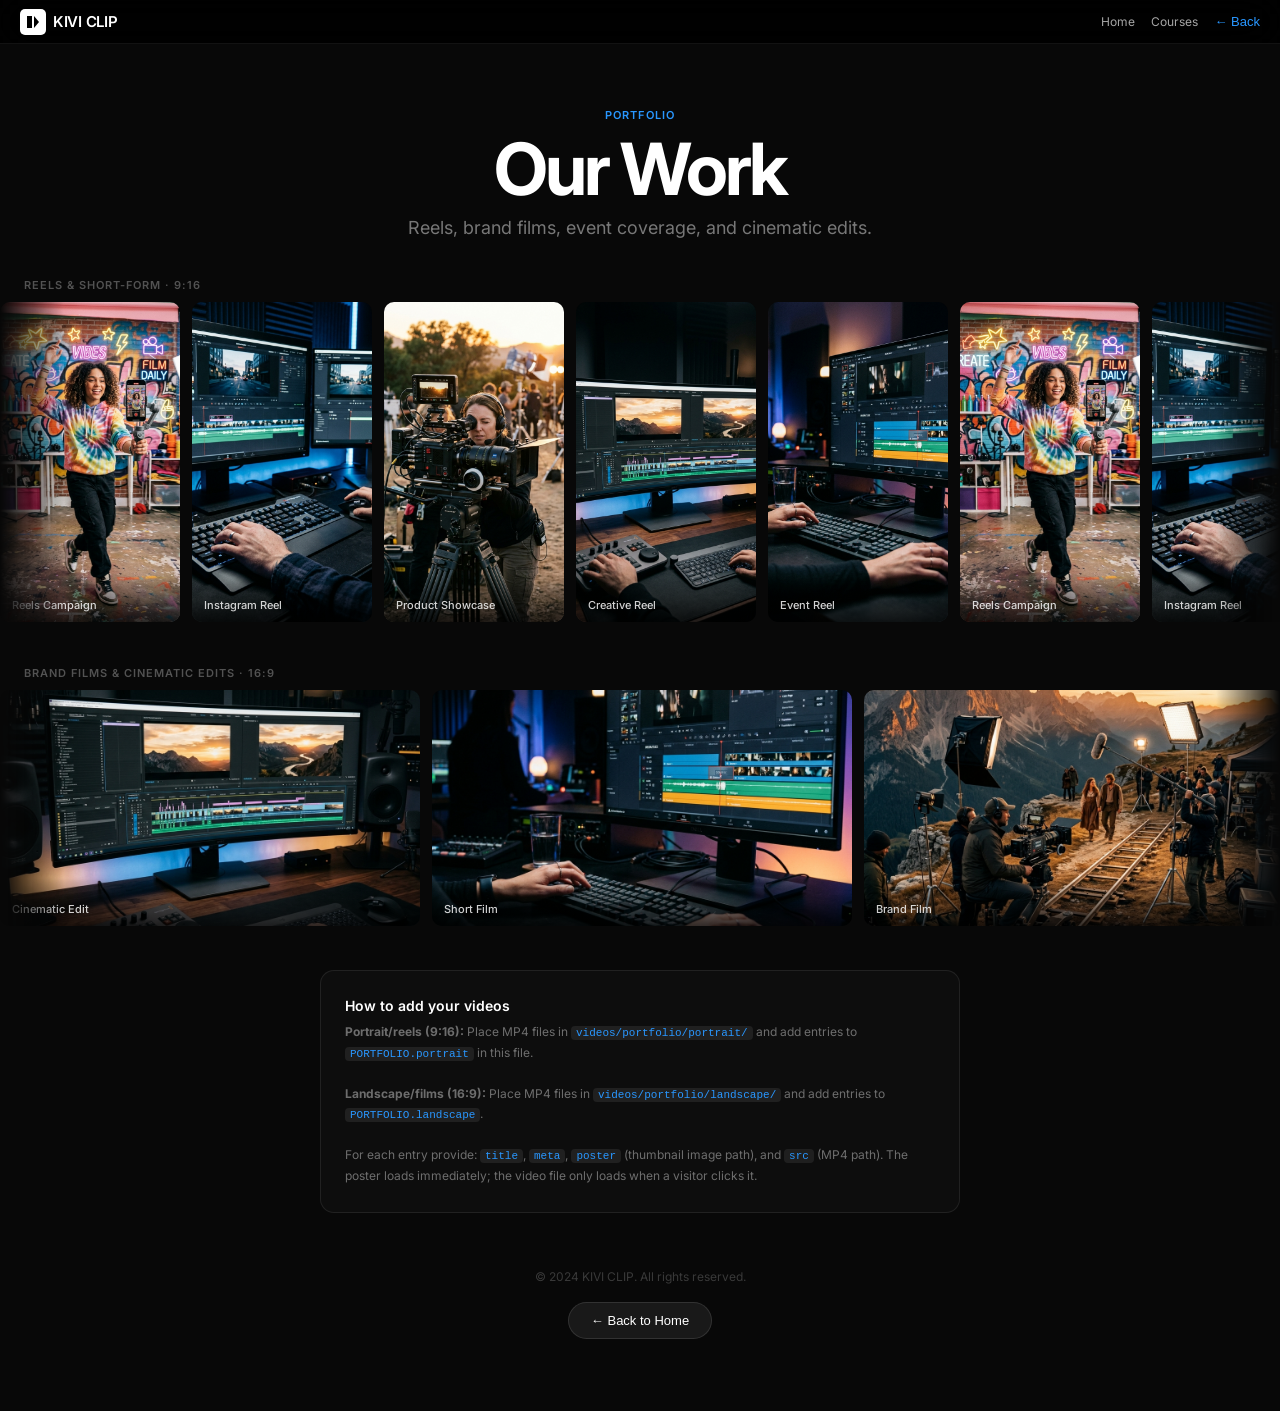
==== works.html @ 6e23e441 "Add files via upload improverd mobile version" ====
<!DOCTYPE html>
<html lang="en">
<head>
  <meta charset="UTF-8" />
  <meta name="viewport" content="width=device-width, initial-scale=1.0" />
  <meta name="description" content="KIVI CLIP Works — Cinematic edits, brand films, reels, and event productions." />
  <title>KIVI CLIP — Works &amp; Portfolio</title>
  <link rel="preconnect" href="https://fonts.googleapis.com" />
  <link rel="preconnect" href="https://fonts.gstatic.com" crossorigin />
  <link href="https://fonts.googleapis.com/css2?family=Inter:wght@300;400;500;600;700&display=swap" rel="stylesheet" />
  <style>
    /* ── Reset ───────────────────────────────────────────── */
    *, *::before, *::after { box-sizing: border-box; margin: 0; padding: 0; }

    :root {
      --nav-h: 44px;
      --blue: #0071e3;
      --dark: #080808;
      --card: #111111;
      --white: #ffffff;
      --gray: #a1a1a6;
      --font: -apple-system, "SF Pro Display", "Inter", "Helvetica Neue", Arial, sans-serif;

      /* Portrait row (9:16 vertical reels) */
      --port-w: 180px;
      --port-h: 320px;

      /* Landscape row (16:9 horizontal films) */
      --land-w: 420px;
      --land-h: 236px;

      --gap: 12px;
      --speed-port: 34s;
      --speed-land: 42s;
    }

    html {
      scroll-behavior: smooth;
      -webkit-font-smoothing: antialiased;
    }

    body {
      font-family: var(--font);
      background: var(--dark);
      color: var(--white);
      overflow-x: hidden;
      /* Safe area for iPhones with notch/home-indicator */
      padding-bottom: env(safe-area-inset-bottom, 0);
    }

    a { text-decoration: none; color: inherit; }

    /* ── NAV ────────────────────────────────────────────── */
    .nav {
      position: fixed; top: 0; left: 0; right: 0; z-index: 9999;
      height: var(--nav-h);
      background: rgba(0,0,0,0.88);
      backdrop-filter: saturate(180%) blur(20px);
      -webkit-backdrop-filter: saturate(180%) blur(20px);
      border-bottom: 1px solid rgba(255,255,255,0.07);
      display: flex; align-items: center; justify-content: space-between;
      padding: 0 20px;
      /* safe area left/right for notch */
      padding-left: max(20px, env(safe-area-inset-left));
      padding-right: max(20px, env(safe-area-inset-right));
    }

    .nav-logo {
      display: flex; align-items: center; gap: 7px;
      font-size: 15px; font-weight: 600; letter-spacing: -0.02em;
      color: var(--white); text-decoration: none;
      flex-shrink: 0;
    }

    .nav-logo-mark {
      width: 26px; height: 26px; background: var(--white);
      border-radius: 5px; display: flex; align-items: center; justify-content: center;
      flex-shrink: 0;
    }

    .nav-logo-mark svg { width: 16px; height: 16px; fill: #000; }

    .nav-right {
      display: flex; align-items: center; gap: 16px; flex-shrink: 0;
    }

    .nav-link-home {
      font-size: 12px; color: rgba(255,255,255,0.65);
      transition: color 0.2s; white-space: nowrap;
    }
    .nav-link-home:hover { color: var(--white); }

    .nav-back {
      font-size: 13px; color: #2997ff; cursor: pointer;
      display: flex; align-items: center; gap: 4px;
      transition: opacity 0.2s; white-space: nowrap; background: none; border: none;
    }
    .nav-back:hover { opacity: 0.75; }

    /* ── PAGE HEADER ─────────────────────────────────────── */
    .page-header {
      margin-top: var(--nav-h);
      padding: 64px 24px 40px;
      text-align: center;
    }

    .page-label {
      font-size: 11px; font-weight: 600; letter-spacing: 0.1em;
      text-transform: uppercase; color: #2997ff; margin-bottom: 10px;
    }

    .page-title {
      font-size: clamp(36px, 7vw, 72px);
      font-weight: 700; letter-spacing: -0.04em; line-height: 1.04;
      margin-bottom: 10px;
    }

    .page-sub {
      font-size: clamp(14px, 2vw, 18px);
      color: rgba(255,255,255,0.45); max-width: 500px; margin: 0 auto;
    }

    /* ── ROW SECTION HEADING ─────────────────────────────── */
    .row-section { margin-bottom: 44px; }

    .row-heading {
      font-size: 11px; font-weight: 600; letter-spacing: 0.09em;
      text-transform: uppercase; color: rgba(255,255,255,0.3);
      padding: 0 24px 10px;
    }

    /* ── SHOWCASE WRAPPER (fade edges) ───────────────────── */
    .showcase {
      width: 100%; overflow: hidden;
      -webkit-mask-image: linear-gradient(to right,
        transparent 0, black 5%, black 95%, transparent 100%);
      mask-image: linear-gradient(to right,
        transparent 0, black 5%, black 95%, transparent 100%);
    }

    /* ── SCROLL TRACKS ───────────────────────────────────── */
    .scroll-track {
      display: flex;
      gap: var(--gap);
      width: max-content;
      will-change: transform;
    }

    /* Respect reduced-motion */
    @media (prefers-reduced-motion: no-preference) {
      .track-portrait  { animation: marquee-left  var(--speed-port) linear infinite; }
      .track-landscape { animation: marquee-right var(--speed-land) linear infinite; }
    }

    .scroll-track.paused { animation-play-state: paused !important; }

    @keyframes marquee-left {
      from { transform: translateX(0); }
      to   { transform: translateX(-50%); }
    }

    @keyframes marquee-right {
      from { transform: translateX(-50%); }
      to   { transform: translateX(0); }
    }

    /* ── THUMBNAIL CARDS ─────────────────────────────────── */
    .thumb {
      position: relative; flex-shrink: 0;
      border-radius: 10px; overflow: hidden;
      background: var(--card); cursor: pointer;
      transition: transform 0.28s ease, box-shadow 0.28s ease;
    }

    .thumb:hover, .thumb:focus-visible {
      transform: scale(1.04);
      box-shadow: 0 14px 44px rgba(0,0,0,0.7);
      outline: none;
    }

    .thumb img {
      width: 100%; height: 100%;
      object-fit: cover; display: block;
      pointer-events: none;
    }

    /* Portrait (9:16) */
    .thumb-portrait {
      width: var(--port-w);
      height: var(--port-h);
    }

    /* Landscape (16:9) */
    .thumb-landscape {
      width: var(--land-w);
      height: var(--land-h);
    }

    /* Play overlay */
    .thumb-play {
      position: absolute; inset: 0;
      display: flex; align-items: center; justify-content: center;
      background: rgba(0,0,0,0.32);
      opacity: 0; transition: opacity 0.22s;
    }
    .thumb:hover .thumb-play,
    .thumb:focus-visible .thumb-play { opacity: 1; }

    .thumb-play svg { width: 46px; height: 46px; }

    .thumb-label {
      position: absolute; bottom: 0; left: 0; right: 0;
      padding: 24px 12px 10px;
      background: linear-gradient(to top, rgba(0,0,0,0.78) 0%, transparent 100%);
      font-size: 11px; font-weight: 500; color: rgba(255,255,255,0.82);
      white-space: nowrap; overflow: hidden; text-overflow: ellipsis;
    }

    /* ── PLACEHOLDER / MISSING ASSET NOTE ───────────────── */
    .missing-note {
      display: flex; align-items: center; justify-content: center;
      background: var(--card); color: rgba(255,255,255,0.25);
      font-size: 11px; text-align: center; line-height: 1.5; padding: 16px;
    }

    /* ── ADD VIDEOS GUIDE BOX ────────────────────────────── */
    .guide-box {
      max-width: 640px; margin: 36px auto 0;
      padding: 26px 24px;
      border: 1px solid rgba(255,255,255,0.08);
      border-radius: 14px;
      background: rgba(255,255,255,0.025);
    }

    .guide-box h3 {
      font-size: 14px; font-weight: 600; margin-bottom: 8px; color: var(--white);
    }

    .guide-box p {
      font-size: 12px; color: rgba(255,255,255,0.4); line-height: 1.7;
    }

    .guide-box code {
      background: rgba(255,255,255,0.08);
      color: #2997ff; padding: 1px 5px; border-radius: 4px;
      font-size: 11px;
    }

    /* ── FOOTER ──────────────────────────────────────────── */
    .page-footer {
      text-align: center; padding: 56px 24px 72px;
    }

    .page-footer p {
      font-size: 12px; color: rgba(255,255,255,0.2); margin-bottom: 18px;
    }

    .btn-home-link {
      display: inline-flex; align-items: center; gap: 6px;
      background: rgba(255,255,255,0.07);
      border: 1px solid rgba(255,255,255,0.11);
      color: var(--white); font-size: 13px; font-weight: 500;
      padding: 10px 22px; border-radius: 980px;
      transition: background 0.2s, transform 0.2s; cursor: pointer;
    }
    .btn-home-link:hover { background: rgba(255,255,255,0.13); transform: scale(1.02); }

    /* ── MODAL ───────────────────────────────────────────── */
    .modal {
      position: fixed; inset: 0; z-index: 99999;
      background: rgba(0,0,0,0.95);
      display: flex; align-items: center; justify-content: center;
      padding: 16px;
      opacity: 0; pointer-events: none;
      transition: opacity 0.28s ease;
    }

    .modal.open { opacity: 1; pointer-events: auto; }

    .modal-box {
      position: relative; width: 100%; max-width: 920px;
      background: #111; border-radius: 14px; overflow: hidden;
      box-shadow: 0 40px 120px rgba(0,0,0,0.85);
      transform: scale(0.94);
      transition: transform 0.28s ease;
    }

    .modal.open .modal-box { transform: scale(1); }

    .modal-close {
      position: absolute; top: 12px; right: 12px; z-index: 10;
      width: 32px; height: 32px; border-radius: 50%;
      background: rgba(0,0,0,0.65); border: none; cursor: pointer;
      display: flex; align-items: center; justify-content: center;
      color: white; transition: background 0.2s;
    }
    .modal-close:hover { background: rgba(0,0,0,0.9); }

    .modal-close svg { width: 14px; height: 14px; }

    .modal-video {
      width: 100%; display: block; max-height: 76vh;
      background: #000; object-fit: contain;
    }

    .modal-info { padding: 14px 18px 18px; }

    .modal-title { font-size: 15px; font-weight: 600; margin-bottom: 3px; }

    .modal-meta { font-size: 12px; color: var(--gray); }

    /* ── RESPONSIVE ──────────────────────────────────────── */
    @media (max-width: 768px) {
      :root {
        --port-w: 140px;
        --port-h: 249px;
        --land-w: 280px;
        --land-h: 158px;
        --speed-port: 26s;
        --speed-land: 32s;
      }

      .page-header { padding: 52px 20px 32px; }

      .nav { height: 48px; }
      body { --nav-h: 48px; }
    }

    @media (max-width: 430px) {
      :root {
        --port-w: 120px;
        --port-h: 213px;
        --land-w: 240px;
        --land-h: 135px;
        --speed-port: 22s;
        --speed-land: 28s;
        --gap: 9px;
      }

      .page-title { font-size: 34px; }
    }

    @media (max-width: 375px) {
      :root {
        --port-w: 108px;
        --port-h: 192px;
        --land-w: 210px;
        --land-h: 118px;
      }
    }
  </style>
</head>
<body>

  <!-- ── NAV ─────────────────────────────────────────────── -->
  <nav class="nav" role="navigation" aria-label="Portfolio navigation">
    <a class="nav-logo" href="index.html" aria-label="KIVI CLIP Home">
      <div class="nav-logo-mark">
        <svg viewBox="0 0 16 16" xmlns="http://www.w3.org/2000/svg" aria-hidden="true">
          <path d="M2 2h5v12H2V2zm7 0l5 6-5 6V2z"/>
        </svg>
      </div>
      KIVI CLIP
    </a>
    <div class="nav-right">
      <a class="nav-link-home" href="index.html">Home</a>
      <a class="nav-link-home" href="courses.html">Courses</a>
      <button class="nav-back" id="btn-nav-back" aria-label="Go back">← Back</button>
    </div>
  </nav>

  <!-- ── PAGE HEADER ───────────────────────────────────────── -->
  <header class="page-header">
    <p class="page-label">Portfolio</p>
    <h1 class="page-title">Our Work</h1>
    <p class="page-sub">Reels, brand films, event coverage, and cinematic edits.</p>
  </header>

  <!-- ═══════════════════════════════════════════════════════
       ROW 1 — PORTRAIT / REELS (first, at top)
  ═══════════════════════════════════════════════════════════ -->
  <section class="row-section" aria-label="Reels and short-form portfolio">
    <p class="row-heading">Reels &amp; Short-Form · 9:16</p>
    <div class="showcase" id="showcase-portrait">
      <div class="scroll-track track-portrait" id="track-portrait" role="list">
        <!-- Populated by JS -->
      </div>
    </div>
  </section>

  <!-- ═══════════════════════════════════════════════════════
       ROW 2 — LANDSCAPE / FILMS (second, below)
  ═══════════════════════════════════════════════════════════ -->
  <section class="row-section" aria-label="Films and brand video portfolio">
    <p class="row-heading">Brand Films &amp; Cinematic Edits · 16:9</p>
    <div class="showcase" id="showcase-landscape">
      <div class="scroll-track track-landscape" id="track-landscape" role="list">
        <!-- Populated by JS -->
      </div>
    </div>
  </section>

  <!-- ── ADD VIDEOS GUIDE ────────────────────────────────── -->
  <div class="guide-box" id="guide-box" role="note">
    <h3>How to add your videos</h3>
    <p>
      <strong>Portrait/reels (9:16):</strong> Place MP4 files in
      <code>videos/portfolio/portrait/</code> and add entries to
      <code>PORTFOLIO.portrait</code> in this file.<br><br>
      <strong>Landscape/films (16:9):</strong> Place MP4 files in
      <code>videos/portfolio/landscape/</code> and add entries to
      <code>PORTFOLIO.landscape</code>.<br><br>
      For each entry provide: <code>title</code>, <code>meta</code>,
      <code>poster</code> (thumbnail image path), and
      <code>src</code> (MP4 path). The poster loads immediately;
      the video file only loads when a visitor clicks it.
    </p>
  </div>

  <!-- ── FOOTER ─────────────────────────────────────────── -->
  <div class="page-footer">
    <p>© 2024 KIVI CLIP. All rights reserved.</p>
    <button class="btn-home-link" id="btn-footer-back">← Back to Home</button>
  </div>

  <!-- ── VIDEO MODAL ────────────────────────────────────── -->
  <div class="modal" id="modal" role="dialog" aria-modal="true" aria-label="Video player">
    <div class="modal-box">
      <button class="modal-close" id="modal-close" aria-label="Close video">
        <svg viewBox="0 0 16 16" fill="none" stroke="white" stroke-width="2" stroke-linecap="round">
          <line x1="2" y1="2" x2="14" y2="14"/><line x1="14" y1="2" x2="2" y2="14"/>
        </svg>
      </button>
      <video class="modal-video" id="modal-video" controls playsinline preload="none"></video>
      <div class="modal-info">
        <p class="modal-title" id="modal-title"></p>
        <p class="modal-meta"  id="modal-meta"></p>
      </div>
    </div>
  </div>

  <!-- ═══════════════════════════════════════════════════════
       PORTFOLIO DATA CONFIGURATION
       ═══════════════════════════════════════════════════════
       Add your own videos here.
       poster : thumbnail image (shown in the scrolling row, loads immediately)
       src    : MP4 video file (loaded ONLY when visitor clicks)
       Place files in the paths shown in the guide above.
  ═══════════════════════════════════════════════════════════ -->
  <script>
    'use strict';

    /* ─── EDIT THIS OBJECT TO ADD YOUR VIDEOS ──────────────
       Each entry: { title, meta, poster, src }
       portrait  = vertical 9:16  (Reels, Instagram, TikTok)
       landscape = horizontal 16:9 (YouTube, films, brand videos)
    ──────────────────────────────────────────────────────── */
    const PORTFOLIO = {
      portrait: [
        { title: 'Reels Campaign',    meta: '2024 · Reels',         poster: 'tile3.png',        src: 'videos/portfolio/portrait/reels-campaign.mp4'   },
        { title: 'Instagram Reel',    meta: '2024 · Short-Form',    poster: 'tile1.png',        src: 'videos/portfolio/portrait/instagram-reel.mp4'   },
        { title: 'Product Showcase',  meta: '2024 · Vertical',      poster: 'tile2.png',        src: 'videos/portfolio/portrait/product-showcase.mp4' },
        { title: 'Creative Reel',     meta: '2024 · Reels',         poster: 'hero_bg.png',      src: 'videos/portfolio/portrait/creative-reel.mp4'    },
        { title: 'Event Reel',        meta: '2024 · Event',         poster: 'section2_bg.png',  src: 'videos/portfolio/portrait/event-reel.mp4'       },
        /* Add more portrait entries here */
      ],
      landscape: [
        { title: 'Cinematic Edit',    meta: '2024 · Video Editing', poster: 'hero_bg.png',      src: 'videos/portfolio/landscape/cinematic-edit.mp4'  },
        { title: 'Short Film',        meta: '2024 · Short Film',    poster: 'section2_bg.png',  src: 'videos/portfolio/landscape/short-film.mp4'      },
        { title: 'Brand Film',        meta: '2024 · Production',    poster: 'section3_bg.png',  src: 'videos/portfolio/landscape/brand-film.mp4'      },
        { title: 'Event Highlight',   meta: '2024 · Event Films',   poster: 'tile1.png',        src: 'videos/portfolio/landscape/event-highlight.mp4' },
        { title: 'Production BTS',    meta: '2024 · Behind Scenes', poster: 'tile2.png',        src: 'videos/portfolio/landscape/production-bts.mp4'  },
        /* Add more landscape entries here */
      ]
    };

    /* ─── INTERNALS ─────────────────────────────────────── */
    const PLAY_SVG = `<svg viewBox="0 0 52 52" xmlns="http://www.w3.org/2000/svg">
      <circle cx="26" cy="26" r="26" fill="rgba(0,0,0,0.45)"/>
      <polygon points="21,16 40,26 21,36" fill="white"/>
    </svg>`;

    const modal      = document.getElementById('modal');
    const modalVideo = document.getElementById('modal-video');
    const modalTitle = document.getElementById('modal-title');
    const modalMeta  = document.getElementById('modal-meta');
    const trackPort  = document.getElementById('track-portrait');
    const trackLand  = document.getElementById('track-landscape');
    const allTracks  = [trackPort, trackLand];

    /* Build one card */
    function makeCard(item, shape) {
      const card = document.createElement('div');
      card.className = `thumb thumb-${shape}`;
      card.setAttribute('role', 'listitem');
      card.setAttribute('tabindex', '0');
      card.setAttribute('aria-label', `Play: ${item.title}`);

      const img = document.createElement('img');
      img.src     = item.poster || '';
      img.alt     = item.title;
      img.loading = 'lazy';
      img.decoding = 'async';

      /* If poster is missing, show a dark placeholder */
      img.onerror = () => {
        img.style.display = 'none';
        card.style.background = '#1a1a1a';
      };

      const playEl = document.createElement('div');
      playEl.className = 'thumb-play';
      playEl.innerHTML = PLAY_SVG;
      playEl.setAttribute('aria-hidden', 'true');

      const labelEl = document.createElement('div');
      labelEl.className = 'thumb-label';
      labelEl.textContent = item.title;

      card.appendChild(img);
      card.appendChild(playEl);
      card.appendChild(labelEl);

      const open = () => openModal(item);
      card.addEventListener('click', open);
      card.addEventListener('keydown', e => {
        if (e.key === 'Enter' || e.key === ' ') { e.preventDefault(); open(); }
      });

      return card;
    }

    /* Populate a track with items + one duplicate set for seamless loop */
    function populateTrack(trackEl, items, shape) {
      if (!items || !items.length) return;
      const frag = document.createDocumentFragment();
      /* Two copies — the CSS animation moves -50% so the second set
         is always ready and the loop is visually seamless */
      for (let pass = 0; pass < 2; pass++) {
        items.forEach(item => frag.appendChild(makeCard(item, shape)));
      }
      trackEl.appendChild(frag);
    }

    /* Modal open */
    function openModal(item) {
      allTracks.forEach(t => t.classList.add('paused'));
      modalVideo.src    = item.src;
      modalVideo.poster = item.poster || '';
      modalTitle.textContent = item.title;
      modalMeta.textContent  = item.meta || '';
      modal.classList.add('open');
      document.body.style.overflow = 'hidden';
      modalVideo.play().catch(() => {});
    }

    /* Modal close */
    function closeModal() {
      modalVideo.pause();
      modalVideo.src = '';
      modal.classList.remove('open');
      document.body.style.overflow = '';
      allTracks.forEach(t => t.classList.remove('paused'));
    }

    document.getElementById('modal-close').addEventListener('click', closeModal);
    modal.addEventListener('click', e => { if (e.target === modal) closeModal(); });
    document.addEventListener('keydown', e => {
      if (e.key === 'Escape' && modal.classList.contains('open')) closeModal();
    });

    /* Back navigation — use browser history when available */
    function goBack() {
      if (window.history.length > 1) window.history.back();
      else window.location.href = 'index.html';
    }

    document.getElementById('btn-nav-back').addEventListener('click', goBack);
    document.getElementById('btn-footer-back').addEventListener('click', goBack);

    /* Hide guide box once real videos are wired up (more than 10 placeholders) */
    function maybeHideGuide() {
      const total = PORTFOLIO.portrait.length + PORTFOLIO.landscape.length;
      if (total > 10) document.getElementById('guide-box').style.display = 'none';
    }

    /* ─── INIT ──────────────────────────────────────────── */
    populateTrack(trackPort, PORTFOLIO.portrait,  'portrait');
    populateTrack(trackLand, PORTFOLIO.landscape, 'landscape');
    maybeHideGuide();
  </script>

</body>
</html>
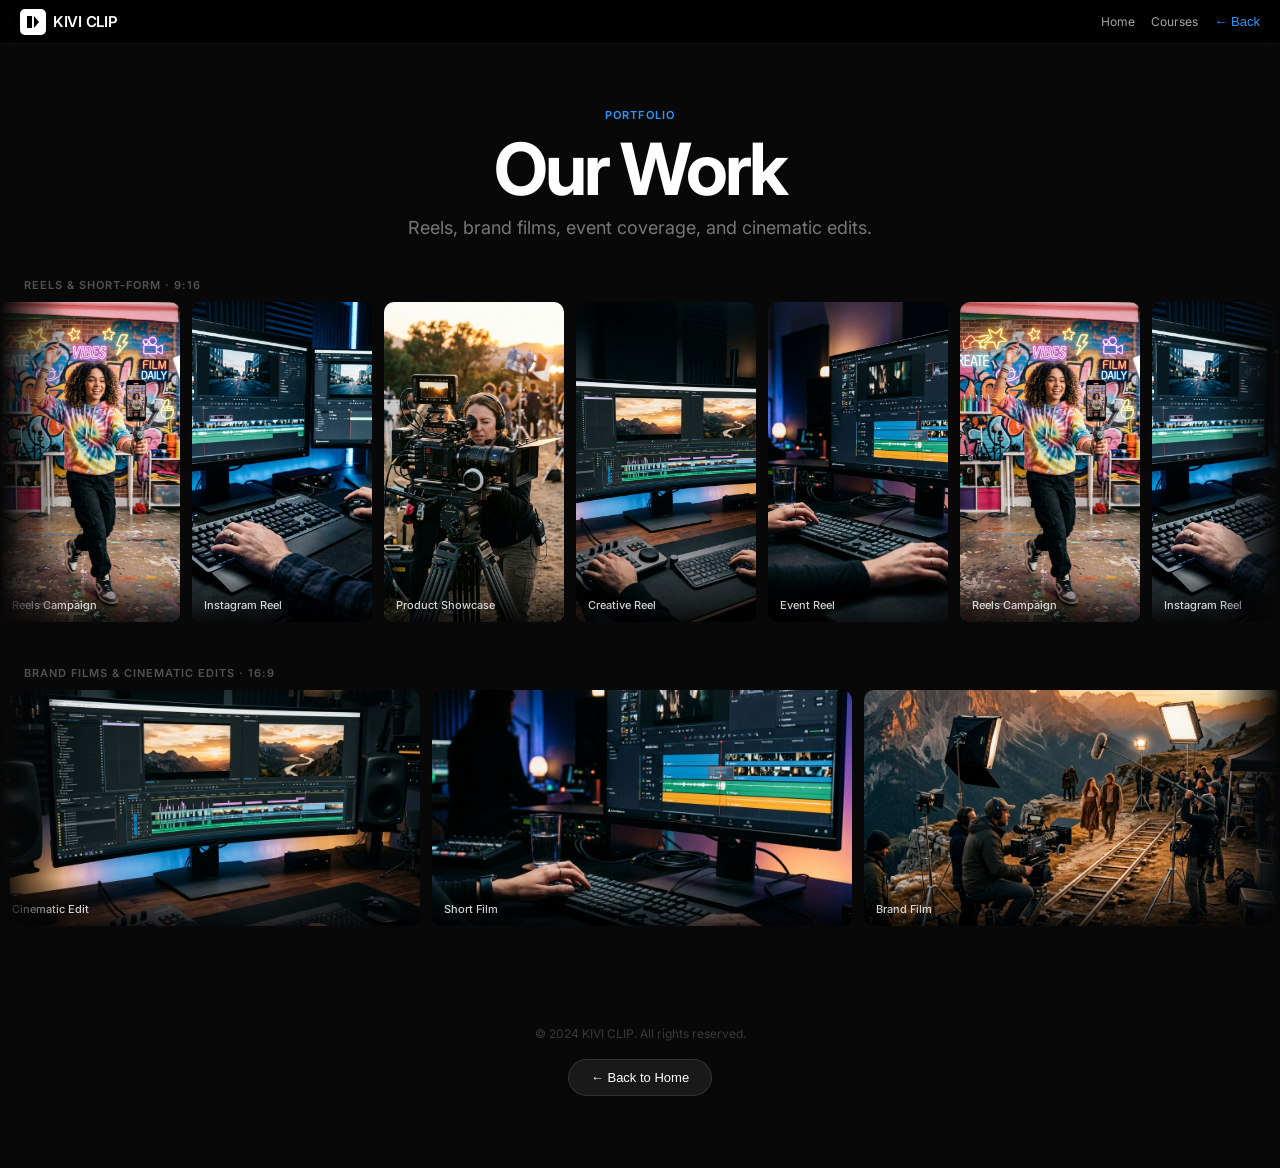
==== commit 584130e6: "Update works.html" ====
--- a/works.html
+++ b/works.html
@@ -401,21 +401,7 @@
   </section>
 
   <!-- ── ADD VIDEOS GUIDE ────────────────────────────────── -->
-  <div class="guide-box" id="guide-box" role="note">
-    <h3>How to add your videos</h3>
-    <p>
-      <strong>Portrait/reels (9:16):</strong> Place MP4 files in
-      <code>videos/portfolio/portrait/</code> and add entries to
-      <code>PORTFOLIO.portrait</code> in this file.<br><br>
-      <strong>Landscape/films (16:9):</strong> Place MP4 files in
-      <code>videos/portfolio/landscape/</code> and add entries to
-      <code>PORTFOLIO.landscape</code>.<br><br>
-      For each entry provide: <code>title</code>, <code>meta</code>,
-      <code>poster</code> (thumbnail image path), and
-      <code>src</code> (MP4 path). The poster loads immediately;
-      the video file only loads when a visitor clicks it.
-    </p>
-  </div>
+
 
   <!-- ── FOOTER ─────────────────────────────────────────── -->
   <div class="page-footer">
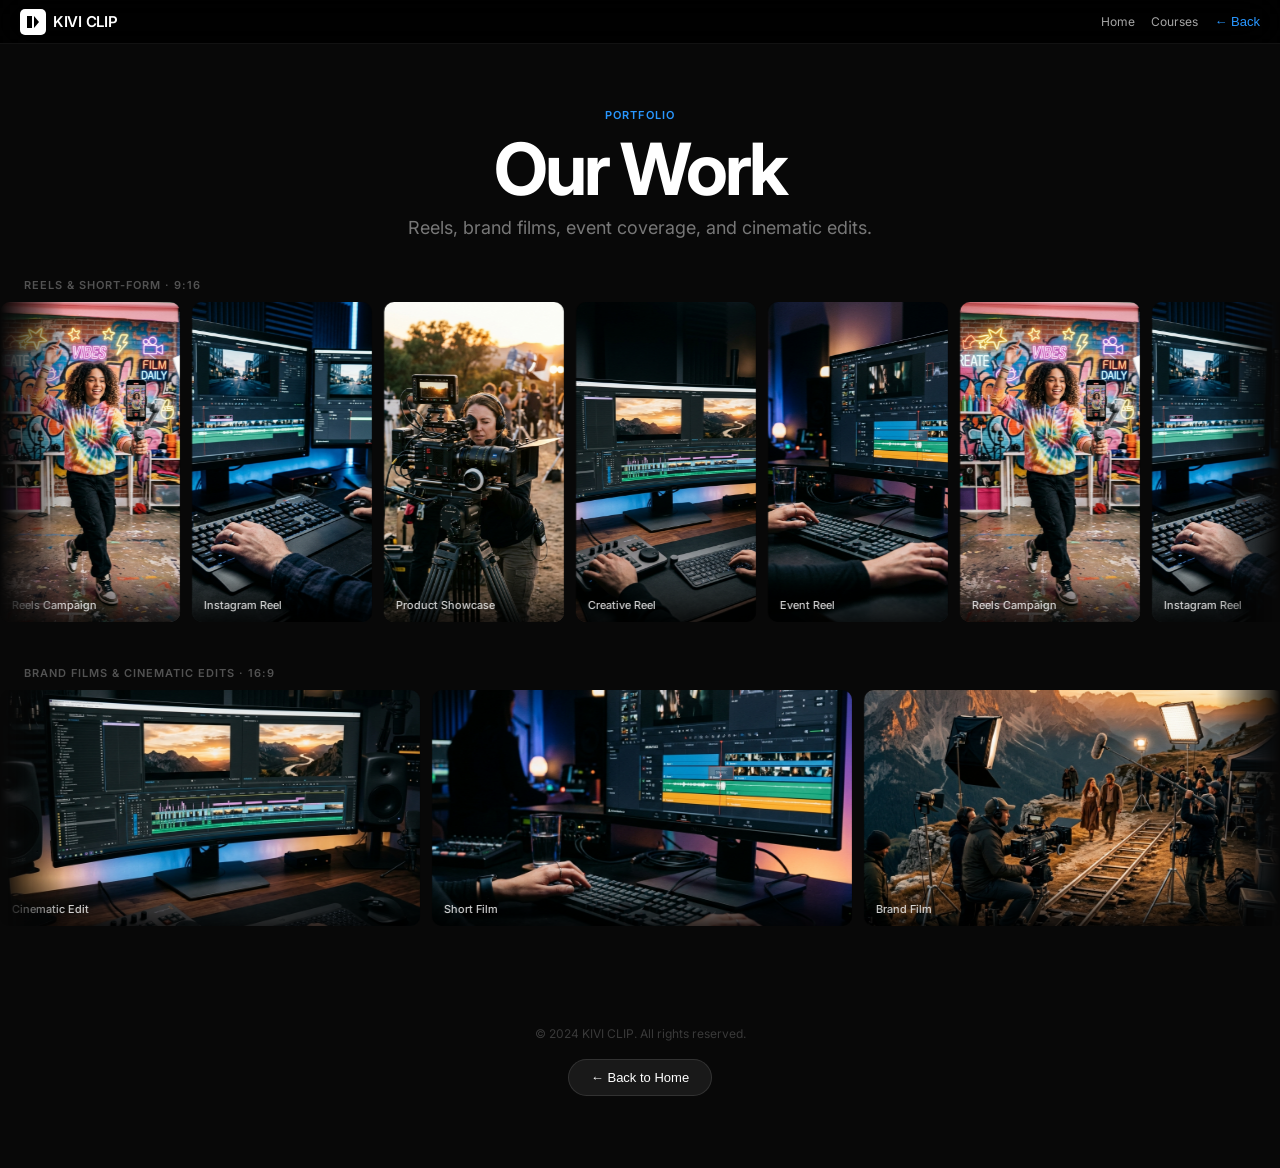
==== commit 67aa4d18: "Update works.html" ====
--- a/works.html
+++ b/works.html
@@ -485,7 +485,7 @@
       const img = document.createElement('img');
       img.src     = item.poster || '';
       img.alt     = item.title;
-      img.loading = 'lazy';
+      img.loading = 'eager';
       img.decoding = 'async';
 
       /* If poster is missing, show a dark placeholder */
